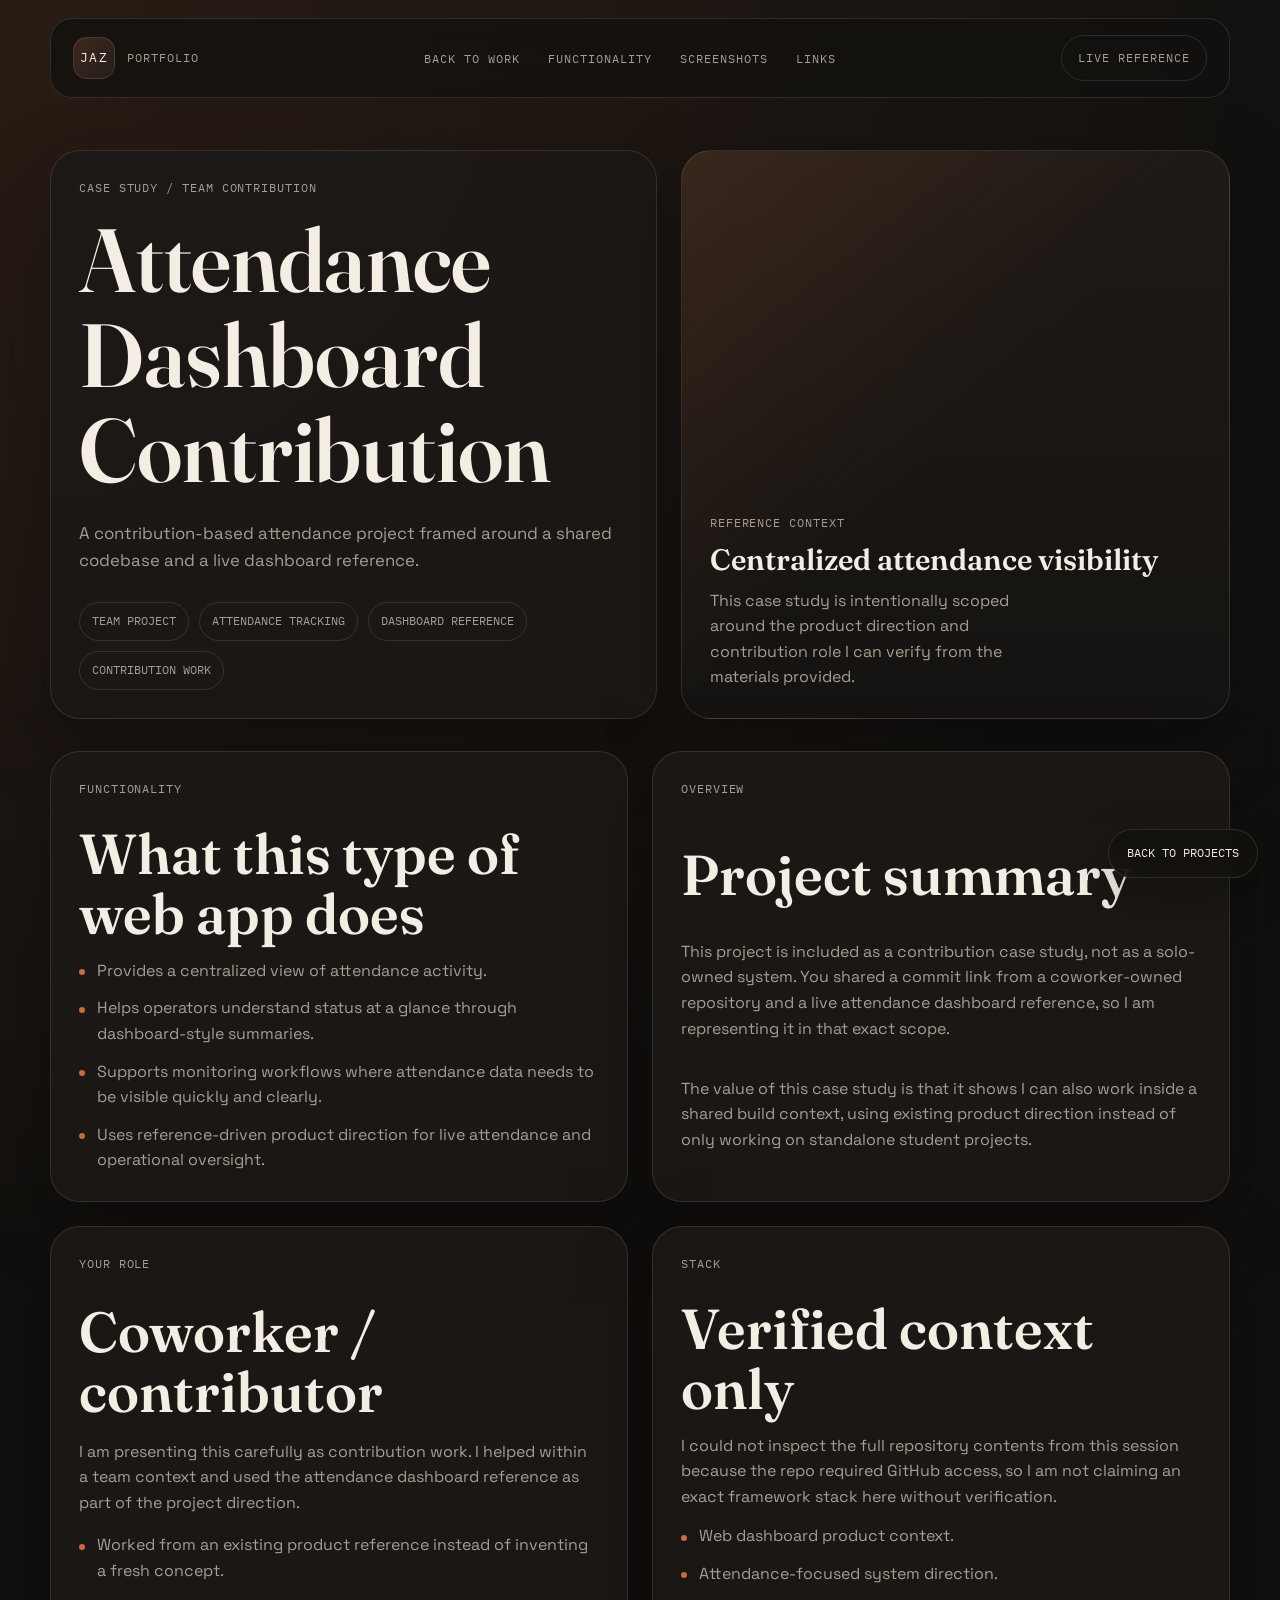
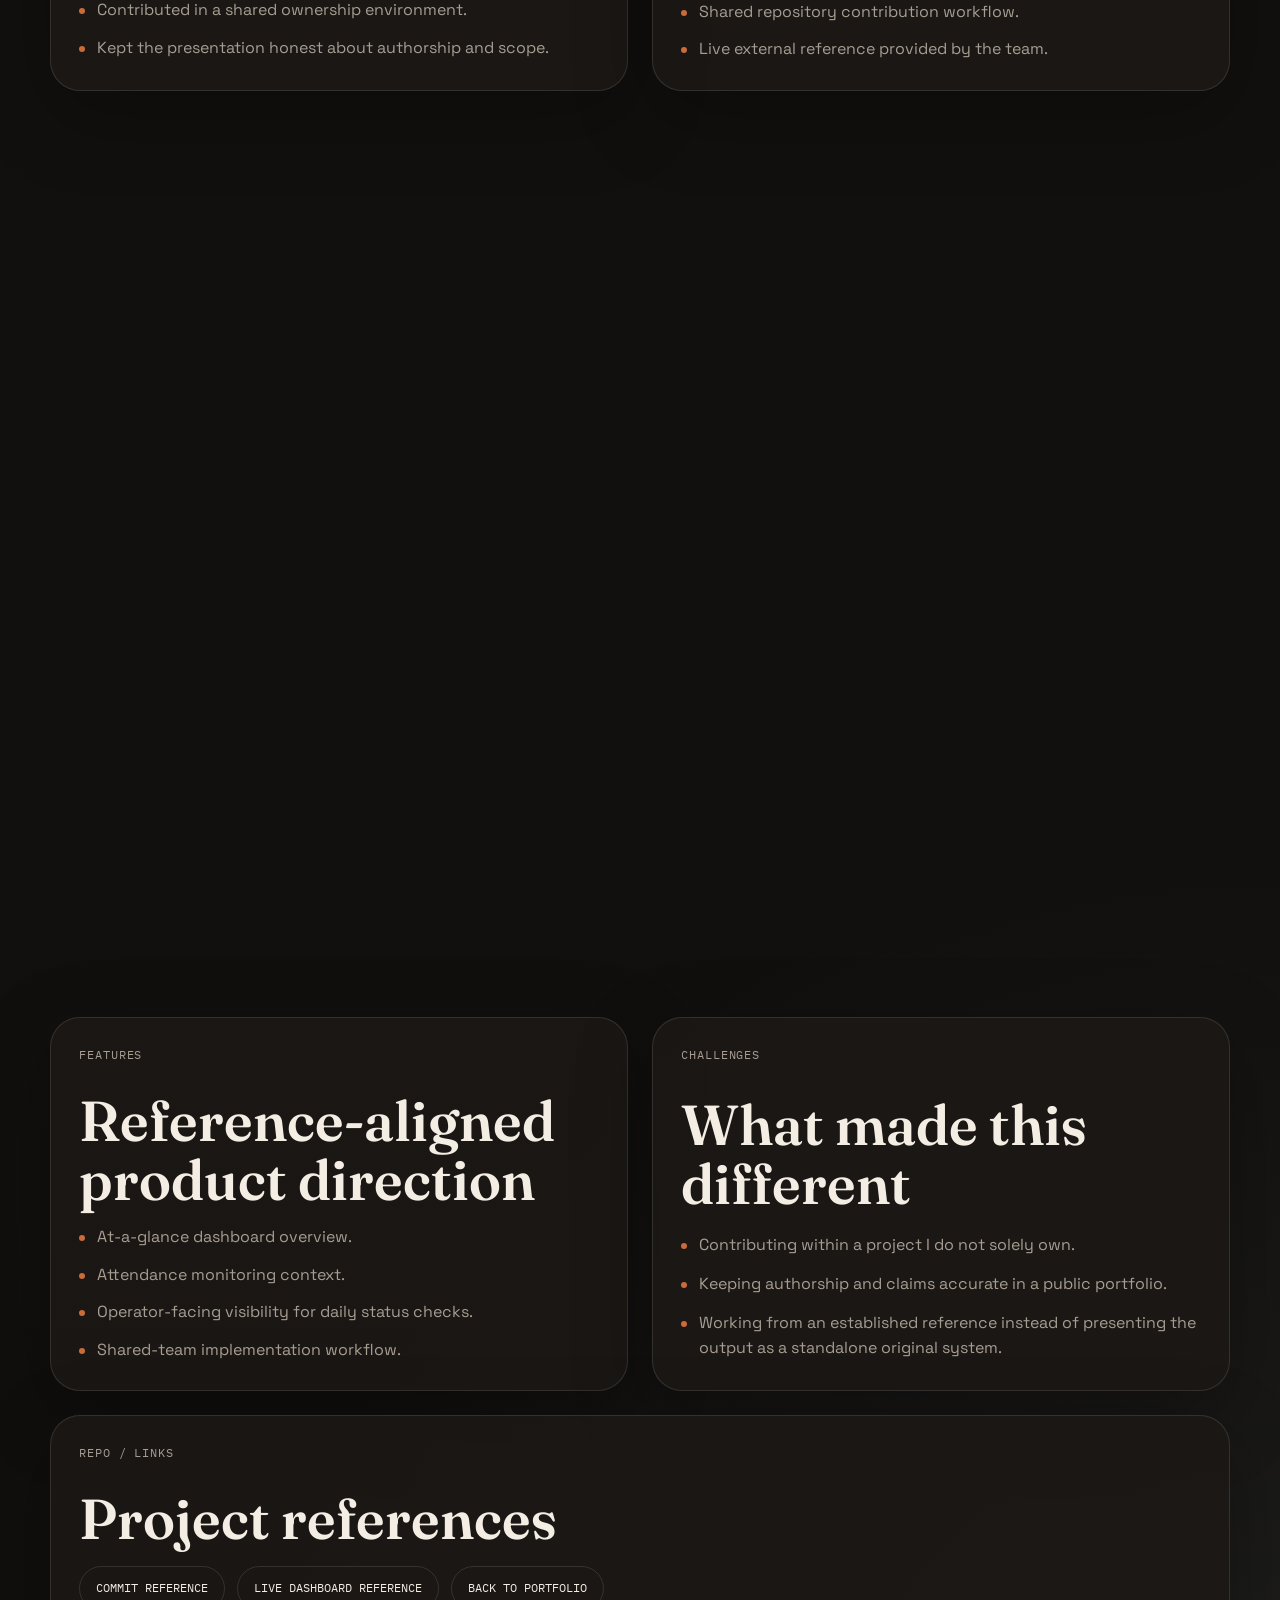
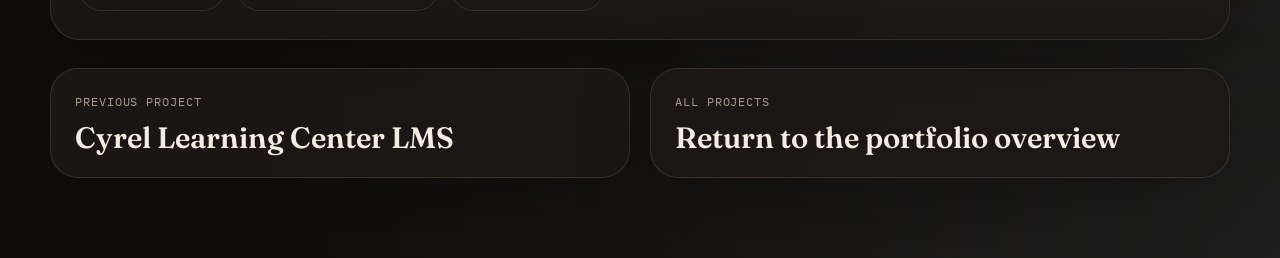
==== project-attendance.html @ 5ddf2202 "Add project case study pages to portfolio" ====
<!DOCTYPE html>
<html lang="en">
<head>
    <meta charset="UTF-8">
    <meta name="viewport" content="width=device-width, initial-scale=1.0">
    <title>Attendance Dashboard Contribution | John Abrahm Zapico</title>
    <meta name="description" content="Case study for an attendance dashboard contribution project based on a shared team build and a live centralized attendance dashboard reference.">
    <meta name="author" content="John Abrahm Zapico">
    <link rel="preconnect" href="https://fonts.googleapis.com">
    <link rel="preconnect" href="https://fonts.gstatic.com" crossorigin>
    <link href="https://fonts.googleapis.com/css2?family=Fraunces:wght@500;600;700&family=IBM+Plex+Mono:wght@400;500&family=Space+Grotesk:wght@400;500;700&display=swap" rel="stylesheet">
    <link rel="stylesheet" href="style.css">
</head>
<body class="project-page">
    <a href="index.html#work" class="floating-back">Back to Projects</a>
    <div class="site-shell">
        <nav class="site-nav">
            <a class="brand" href="index.html#top" aria-label="Back to portfolio home">
                <span class="brand-mark">JAZ</span>
                <span class="brand-copy">Portfolio</span>
            </a>

            <ul class="nav-links">
                <li><a href="index.html#work">Back to Work</a></li>
                <li><a href="#functionality">Functionality</a></li>
                <li><a href="#screens">Screenshots</a></li>
                <li><a href="#links">Links</a></li>
            </ul>

            <a href="https://tipsoi.pro/live-centralized-attendance-dashboard/" class="nav-cta" target="_blank" rel="noopener noreferrer">Live Reference</a>
        </nav>

        <main id="top" class="project-main">
            <section class="project-hero fade-in">
                <div class="project-hero-copy">
                    <p class="eyebrow">Case Study / Team Contribution</p>
                    <h1>Attendance Dashboard Contribution</h1>
                    <p class="project-lead">
                        A contribution-based attendance project framed around a shared codebase and a live dashboard reference.
                    </p>
                    <div class="tag-row">
                        <span>Team Project</span>
                        <span>Attendance Tracking</span>
                        <span>Dashboard Reference</span>
                        <span>Contribution Work</span>
                    </div>
                </div>

                <div class="project-hero-media project-hero-reference">
                    <p class="note-label">Reference Context</p>
                    <h3>Centralized attendance visibility</h3>
                    <p>
                        This case study is intentionally scoped around the product direction and contribution role I can verify from the materials provided.
                    </p>
                </div>
            </section>

            <section class="project-grid">
                <article class="project-card fade-in" id="functionality">
                    <p class="eyebrow">Functionality</p>
                    <h2>What this type of web app does</h2>
                    <ul class="project-list">
                        <li>Provides a centralized view of attendance activity.</li>
                        <li>Helps operators understand status at a glance through dashboard-style summaries.</li>
                        <li>Supports monitoring workflows where attendance data needs to be visible quickly and clearly.</li>
                        <li>Uses reference-driven product direction for live attendance and operational oversight.</li>
                    </ul>
                </article>

                <article class="project-card fade-in">
                    <p class="eyebrow">Overview</p>
                    <h2>Project summary</h2>
                    <p>
                        This project is included as a contribution case study, not as a solo-owned system. You shared a commit link
                        from a coworker-owned repository and a live attendance dashboard reference, so I am representing it in that exact scope.
                    </p>
                    <p>
                        The value of this case study is that it shows I can also work inside a shared build context, using existing
                        product direction instead of only working on standalone student projects.
                    </p>
                </article>

                <article class="project-card fade-in">
                    <p class="eyebrow">Your Role</p>
                    <h2>Coworker / contributor</h2>
                    <p>
                        I am presenting this carefully as contribution work. I helped within a team context and used the attendance
                        dashboard reference as part of the project direction.
                    </p>
                    <ul class="project-list">
                        <li>Worked from an existing product reference instead of inventing a fresh concept.</li>
                        <li>Contributed in a shared ownership environment.</li>
                        <li>Kept the presentation honest about authorship and scope.</li>
                    </ul>
                </article>

                <article class="project-card fade-in">
                    <p class="eyebrow">Stack</p>
                    <h2>Verified context only</h2>
                    <p>
                        I could not inspect the full repository contents from this session because the repo required GitHub access,
                        so I am not claiming an exact framework stack here without verification.
                    </p>
                    <ul class="project-list">
                        <li>Web dashboard product context.</li>
                        <li>Attendance-focused system direction.</li>
                        <li>Shared repository contribution workflow.</li>
                        <li>Live external reference provided by the team.</li>
                    </ul>
                </article>

                <article class="project-card project-card-wide fade-in" id="screens">
                    <p class="eyebrow">Screenshots</p>
                    <h2>Reference-led presentation</h2>
                    <div class="project-gallery" data-gallery>
                        <div class="gallery-stage">
                            <button class="gallery-arrow" type="button" data-gallery-prev aria-label="Previous slide">Prev</button>
                            <div class="gallery-track">
                                <div class="gallery-slide gallery-slide-panel is-active">
                                    <div class="reference-card">
                                        <p class="note-label">Current State</p>
                                        <h3>No local screenshot provided</h3>
                                        <p>
                                            I do not have a local image for this project yet, so the portfolio uses a text-first case study and links visitors to the live reference.
                                        </p>
                                    </div>
                                </div>

                                <div class="gallery-slide gallery-slide-panel">
                                    <div class="reference-card">
                                        <p class="note-label">Live Reference</p>
                                        <h3>Centralized dashboard direction</h3>
                                        <p>
                                            The shared reference points to a centralized attendance dashboard focused on real-time overview, monitoring, and operator clarity.
                                        </p>
                                    </div>
                                </div>
                            </div>
                            <button class="gallery-arrow" type="button" data-gallery-next aria-label="Next slide">Next</button>
                        </div>
                        <div class="gallery-dots" aria-label="Gallery navigation">
                            <button class="gallery-dot is-active" type="button" data-gallery-dot="0" aria-label="View slide 1"></button>
                            <button class="gallery-dot" type="button" data-gallery-dot="1" aria-label="View slide 2"></button>
                        </div>
                    </div>
                    <div class="screenshot-grid">
                        <div class="note-card">
                            <p class="note-label">Presentation Note</p>
                            <p>
                                Because I do not own the repo and do not have a local screenshot, this page emphasizes contribution context and product direction rather than claiming solo visual ownership.
                            </p>
                        </div>

                        <div class="note-card">
                            <p class="note-label">What to Add Later</p>
                            <p>
                                If you send a real dashboard screenshot later, I can replace the reference-first presentation with a stronger image-led gallery.
                            </p>
                        </div>
                    </div>
                </article>

                <article class="project-card fade-in">
                    <p class="eyebrow">Features</p>
                    <h2>Reference-aligned product direction</h2>
                    <ul class="project-list">
                        <li>At-a-glance dashboard overview.</li>
                        <li>Attendance monitoring context.</li>
                        <li>Operator-facing visibility for daily status checks.</li>
                        <li>Shared-team implementation workflow.</li>
                    </ul>
                </article>

                <article class="project-card fade-in">
                    <p class="eyebrow">Challenges</p>
                    <h2>What made this different</h2>
                    <ul class="project-list">
                        <li>Contributing within a project I do not solely own.</li>
                        <li>Keeping authorship and claims accurate in a public portfolio.</li>
                        <li>Working from an established reference instead of presenting the output as a standalone original system.</li>
                    </ul>
                </article>

                <article class="project-card project-card-wide fade-in" id="links">
                    <p class="eyebrow">Repo / Links</p>
                    <h2>Project references</h2>
                    <div class="project-links">
                        <a href="https://github.com/alfonsoVsebolino/attendly_iot/commit/f345407fcc5c621e9128a01eb528fe513ff59493" target="_blank" rel="noopener noreferrer">Commit Reference</a>
                        <a href="https://tipsoi.pro/live-centralized-attendance-dashboard/" target="_blank" rel="noopener noreferrer">Live Dashboard Reference</a>
                        <a href="index.html#work">Back to Portfolio</a>
                    </div>
                </article>
            </section>

            <section class="project-pager fade-in" aria-label="Project navigation">
                <a href="project-cyrel.html" class="pager-card">
                    <p class="note-label">Previous Project</p>
                    <h3>Cyrel Learning Center LMS</h3>
                </a>
                <a href="index.html#work" class="pager-card">
                    <p class="note-label">All Projects</p>
                    <h3>Return to the portfolio overview</h3>
                </a>
            </section>
        </main>
    </div>

    <script src="script.js"></script>
</body>
</html>
---- style.css ----
:root {
    --bg: #13110f;
    --bg-soft: #181512;
    --surface: rgba(28, 25, 22, 0.88);
    --surface-strong: #201c18;
    --line: rgba(243, 237, 228, 0.12);
    --text: #f3ede4;
    --muted: #a79d91;
    --accent: #c96b3b;
    --accent-soft: #6f7c86;
    --shadow: 0 24px 80px rgba(0, 0, 0, 0.28);
    --font-heading: "Fraunces", serif;
    --font-body: "Space Grotesk", sans-serif;
    --font-meta: "IBM Plex Mono", monospace;
}

* {
    box-sizing: border-box;
    margin: 0;
    padding: 0;
}

html {
    scroll-behavior: smooth;
}

body {
    min-height: 100vh;
    background:
        radial-gradient(circle at top left, rgba(201, 107, 59, 0.12), transparent 34%),
        radial-gradient(circle at bottom right, rgba(111, 124, 134, 0.14), transparent 28%),
        linear-gradient(180deg, #13110f 0%, #110f0d 100%);
    color: var(--text);
    font-family: var(--font-body);
    line-height: 1.6;
}

img {
    display: block;
    max-width: 100%;
}

a {
    color: inherit;
    text-decoration: none;
}

ul {
    list-style: none;
}

button,
a {
    -webkit-tap-highlight-color: transparent;
}

.site-shell {
    width: min(1180px, calc(100% - 40px));
    margin: 0 auto;
    padding-bottom: 48px;
}

.site-nav {
    position: sticky;
    top: 18px;
    z-index: 20;
    display: flex;
    align-items: center;
    justify-content: space-between;
    gap: 24px;
    margin-top: 18px;
    padding: 16px 22px;
    border: 1px solid var(--line);
    border-radius: 22px;
    background: rgba(19, 17, 15, 0.78);
    backdrop-filter: blur(16px);
}

.brand {
    display: inline-flex;
    align-items: center;
    gap: 12px;
}

.brand-mark,
.brand-copy,
.nav-links a,
.nav-cta,
.eyebrow,
.case-meta,
.visual-label,
.timeline-year,
.note-label {
    font-family: var(--font-meta);
    letter-spacing: 0.08em;
    text-transform: uppercase;
}

.brand-mark {
    display: inline-flex;
    align-items: center;
    justify-content: center;
    width: 42px;
    height: 42px;
    border: 1px solid var(--line);
    border-radius: 14px;
    background: linear-gradient(135deg, rgba(201, 107, 59, 0.24), rgba(111, 124, 134, 0.12));
    font-size: 0.84rem;
}

.brand-copy {
    color: var(--muted);
    font-size: 0.76rem;
}

.nav-links {
    display: flex;
    gap: 28px;
}

.nav-links a,
.nav-cta {
    font-size: 0.78rem;
    color: var(--muted);
    transition: color 180ms ease, border-color 180ms ease, background-color 180ms ease;
}

.nav-links a:hover,
.nav-links a.active,
.nav-cta:hover {
    color: var(--text);
}

.nav-cta {
    padding: 12px 16px;
    border: 1px solid var(--line);
    border-radius: 999px;
}

main {
    padding-top: 32px;
}

.hero-section,
.content-section {
    padding: 44px 0;
}

.hero-section {
    display: grid;
    grid-template-columns: minmax(0, 1.3fr) minmax(300px, 0.7fr);
    gap: 36px;
    align-items: center;
    min-height: calc(100vh - 132px);
}

.eyebrow,
.case-meta,
.visual-label,
.timeline-year,
.note-label {
    color: var(--muted);
    font-size: 0.72rem;
}

h1,
h2,
h3 {
    font-family: var(--font-heading);
    font-weight: 600;
    line-height: 1.06;
}

h1 {
    max-width: 11ch;
    margin: 16px 0 22px;
    font-size: clamp(3.3rem, 7vw, 6.3rem);
}

h2 {
    max-width: 12ch;
    margin-top: 12px;
    font-size: clamp(2.1rem, 4.4vw, 3.6rem);
}

h3 {
    font-size: clamp(1.45rem, 2.3vw, 2rem);
}

.hero-text,
.section-intro,
.case-details p,
.statement-card p,
.timeline-item p:last-child,
.contact-list p,
.contact-list a {
    color: var(--muted);
    font-size: 1.02rem;
}

.hero-text {
    max-width: 57ch;
}

.hero-actions {
    display: flex;
    flex-wrap: wrap;
    gap: 14px;
    margin-top: 32px;
}

.btn {
    display: inline-flex;
    align-items: center;
    justify-content: center;
    min-height: 50px;
    padding: 0 22px;
    border-radius: 999px;
    border: 1px solid transparent;
    font-size: 0.95rem;
    transition: transform 180ms ease, border-color 180ms ease, background-color 180ms ease;
}

.btn:hover {
    transform: translateY(-1px);
}

.btn-primary {
    background: var(--accent);
    color: #160f0b;
}

.btn-secondary {
    border-color: var(--line);
    background: rgba(255, 255, 255, 0.02);
}

.hero-card,
.case-study,
.statement-card,
.principles-card,
.contact-panel {
    border: 1px solid var(--line);
    border-radius: 32px;
    background: var(--surface);
    box-shadow: var(--shadow);
}

.hero-card {
    padding: 22px;
}

.portrait-frame {
    overflow: hidden;
    border-radius: 24px;
    background: linear-gradient(180deg, rgba(201, 107, 59, 0.18), rgba(111, 124, 134, 0.12));
    aspect-ratio: 0.8 / 1;
}

.portrait-frame img {
    width: 100%;
    height: 100%;
    object-fit: cover;
    filter: saturate(0.94) contrast(1.04);
}

.hero-notes {
    margin-top: 18px;
    padding-top: 18px;
    border-top: 1px solid var(--line);
}

.hero-notes p:last-child {
    margin-top: 8px;
    color: var(--muted);
}

.proof-strip {
    display: grid;
    grid-template-columns: repeat(6, minmax(0, 1fr));
    gap: 12px;
    margin: 10px 0 34px;
}

.proof-strip p {
    padding: 14px 16px;
    border: 1px solid var(--line);
    border-radius: 16px;
    background: rgba(255, 255, 255, 0.02);
    color: var(--muted);
    font-family: var(--font-meta);
    font-size: 0.78rem;
    text-align: center;
    text-transform: uppercase;
}

.section-heading {
    display: grid;
    gap: 10px;
    margin-bottom: 28px;
}

.section-intro {
    max-width: 56ch;
}

.case-list {
    display: grid;
    gap: 24px;
}

.case-study-link {
    display: block;
    color: inherit;
}

.case-study {
    display: grid;
    grid-template-columns: minmax(260px, 0.9fr) minmax(0, 1.1fr);
    gap: 0;
    overflow: hidden;
    transition: transform 180ms ease, box-shadow 180ms ease;
}

.case-study-link:hover .case-study {
    transform: translateY(-3px);
    box-shadow: 0 28px 90px rgba(0, 0, 0, 0.34);
}

.case-visual,
.case-details {
    padding: 30px;
}

.case-visual {
    display: flex;
    flex-direction: column;
    justify-content: flex-end;
    min-height: 320px;
    border-right: 1px solid var(--line);
}

.case-visual h3 {
    margin: 10px 0 12px;
}

.case-shot {
    width: 100%;
    max-width: 360px;
    margin: 12px 0 18px;
    border: 1px solid rgba(243, 237, 228, 0.12);
    border-radius: 18px;
    box-shadow: 0 16px 50px rgba(0, 0, 0, 0.22);
}

.case-visual p:last-child {
    max-width: 28ch;
    color: rgba(243, 237, 228, 0.82);
}

.case-visual-pos {
    background:
        linear-gradient(135deg, rgba(201, 107, 59, 0.22), transparent 54%),
        linear-gradient(180deg, #241a14 0%, #191512 100%);
}

.case-visual-portfolio {
    background:
        linear-gradient(135deg, rgba(111, 124, 134, 0.28), transparent 52%),
        linear-gradient(180deg, #171514 0%, #121110 100%);
}

.case-details {
    display: grid;
    gap: 16px;
}

.case-points {
    display: grid;
    gap: 10px;
}

.case-points li,
.principle-list li {
    position: relative;
    padding-left: 18px;
    color: var(--muted);
}

.case-points li::before,
.principle-list li::before {
    content: "";
    position: absolute;
    top: 0.7em;
    left: 0;
    width: 6px;
    height: 6px;
    border-radius: 50%;
    background: var(--accent);
}

.tag-row {
    display: flex;
    flex-wrap: wrap;
    gap: 10px;
    padding-top: 6px;
}

.tag-row span {
    padding: 9px 12px;
    border: 1px solid var(--line);
    border-radius: 999px;
    color: var(--muted);
    font-family: var(--font-meta);
    font-size: 0.74rem;
    text-transform: uppercase;
}

.project-links {
    display: flex;
    flex-wrap: wrap;
    gap: 12px;
    padding-top: 4px;
}

.project-links a {
    padding: 12px 16px;
    border: 1px solid var(--line);
    border-radius: 999px;
    color: var(--text);
    font-family: var(--font-meta);
    font-size: 0.74rem;
    text-transform: uppercase;
    transition: background-color 180ms ease, border-color 180ms ease;
}

.project-links a:hover {
    background: rgba(255, 255, 255, 0.04);
    border-color: rgba(243, 237, 228, 0.24);
}

.floating-back {
    position: fixed;
    right: 22px;
    bottom: 22px;
    z-index: 30;
    padding: 14px 18px;
    border: 1px solid var(--line);
    border-radius: 999px;
    background: rgba(19, 17, 15, 0.86);
    box-shadow: 0 16px 48px rgba(0, 0, 0, 0.28);
    color: var(--text);
    font-family: var(--font-meta);
    font-size: 0.74rem;
    text-transform: uppercase;
    backdrop-filter: blur(12px);
}

.case-cta {
    padding-top: 6px;
    color: var(--text);
    font-family: var(--font-meta);
    font-size: 0.74rem;
    text-transform: uppercase;
}

.project-page .site-shell {
    padding-bottom: 80px;
}

.project-main {
    padding-top: 24px;
}

.project-page h1,
.project-page h2 {
    max-width: none;
}

.project-page .fade-in {
    transform: translateY(28px) scale(0.985);
}

.project-hero {
    display: grid;
    grid-template-columns: minmax(0, 1.05fr) minmax(320px, 0.95fr);
    gap: 24px;
    align-items: stretch;
    padding: 28px 0 22px;
}

.project-hero-copy,
.project-hero-media,
.project-card,
.note-card,
.reference-card,
.screenshot-card {
    border: 1px solid var(--line);
    border-radius: 30px;
    background: var(--surface);
    box-shadow: var(--shadow);
}

.project-hero-copy,
.project-hero-media {
    padding: 28px;
}

.project-lead {
    max-width: 54ch;
    margin: 18px 0 22px;
    color: var(--muted);
    font-size: 1.05rem;
}

.project-hero-shot,
.project-screenshot {
    width: 100%;
    border-radius: 20px;
    border: 1px solid rgba(243, 237, 228, 0.12);
}

.project-logo-shot {
    max-width: 360px;
    margin: 0 auto;
    background: linear-gradient(180deg, rgba(201, 107, 59, 0.08), rgba(255, 255, 255, 0.02));
}

.project-hero-reference {
    display: flex;
    flex-direction: column;
    justify-content: flex-end;
    min-height: 100%;
    background:
        linear-gradient(135deg, rgba(201, 107, 59, 0.16), transparent 50%),
        linear-gradient(180deg, #1d1916 0%, #151311 100%);
}

.project-hero-reference h3 {
    margin: 12px 0;
}

.project-hero-reference p:last-child {
    max-width: 30ch;
    color: var(--muted);
}

.project-grid {
    display: grid;
    grid-template-columns: repeat(2, minmax(0, 1fr));
    gap: 24px;
    padding-top: 10px;
}

.project-card {
    padding: 28px;
    display: grid;
    gap: 14px;
}

.project-card-wide {
    grid-column: 1 / -1;
}

.project-card p:not(.eyebrow):not(.note-label),
.note-card p,
.reference-card p,
.screenshot-card figcaption {
    color: var(--muted);
}

.project-list {
    display: grid;
    gap: 12px;
}

.project-list li {
    position: relative;
    padding-left: 18px;
    color: var(--muted);
}

.project-list li::before {
    content: "";
    position: absolute;
    top: 0.7em;
    left: 0;
    width: 6px;
    height: 6px;
    border-radius: 50%;
    background: var(--accent);
}

.project-gallery {
    display: grid;
    gap: 16px;
}

.gallery-stage {
    display: grid;
    grid-template-columns: auto minmax(0, 1fr) auto;
    gap: 14px;
    align-items: center;
}

.gallery-track {
    position: relative;
    min-height: 520px;
}

.gallery-slide {
    position: absolute;
    inset: 0;
    display: grid;
    align-content: start;
    gap: 14px;
    opacity: 0;
    pointer-events: none;
    transform: translateY(10px);
    transition: opacity 260ms ease, transform 260ms ease;
}

.gallery-slide.is-active {
    opacity: 1;
    pointer-events: auto;
    transform: translateY(0);
}

.gallery-slide-panel {
    align-content: stretch;
}

.gallery-slide-panel .reference-card {
    height: 100%;
}

.gallery-arrow,
.gallery-dot {
    border: 0;
    cursor: pointer;
}

.gallery-arrow {
    width: 48px;
    height: 48px;
    border-radius: 999px;
    border: 1px solid var(--line);
    background: rgba(255, 255, 255, 0.03);
    color: var(--text);
    font-family: var(--font-meta);
    font-size: 0.72rem;
    text-transform: uppercase;
}

.gallery-dots {
    display: flex;
    justify-content: center;
    gap: 10px;
}

.gallery-dot {
    width: 11px;
    height: 11px;
    border-radius: 50%;
    background: rgba(243, 237, 228, 0.18);
}

.gallery-dot.is-active {
    background: var(--accent);
}

.screenshot-grid {
    display: grid;
    grid-template-columns: minmax(0, 1.1fr) minmax(260px, 0.9fr);
    gap: 20px;
}

.screenshot-card,
.note-card,
.reference-card {
    padding: 22px;
}

.screenshot-card {
    display: grid;
    gap: 14px;
}

.reference-card {
    display: grid;
    gap: 14px;
    align-content: end;
    background:
        linear-gradient(135deg, rgba(111, 124, 134, 0.18), transparent 58%),
        linear-gradient(180deg, #1a1816 0%, #151311 100%);
}

.project-pager {
    display: grid;
    grid-template-columns: repeat(2, minmax(0, 1fr));
    gap: 20px;
    padding-top: 28px;
}

.pager-card {
    display: grid;
    gap: 10px;
    padding: 24px;
    border: 1px solid var(--line);
    border-radius: 28px;
    background: var(--surface);
    box-shadow: var(--shadow);
    color: var(--text);
    transition: transform 180ms ease, box-shadow 180ms ease;
}

.pager-card:hover {
    transform: translateY(-2px);
    box-shadow: 0 28px 80px rgba(0, 0, 0, 0.3);
}

.split-grid {
    display: grid;
    grid-template-columns: minmax(0, 1.2fr) minmax(280px, 0.8fr);
    gap: 24px;
}

.statement-card,
.principles-card,
.contact-panel {
    padding: 28px;
}

.statement-card {
    display: grid;
    gap: 18px;
}

.principles-card {
    background:
        linear-gradient(180deg, rgba(201, 107, 59, 0.08), transparent 34%),
        var(--surface);
}

.principle-list {
    display: grid;
    gap: 14px;
    margin-top: 18px;
}

.timeline-list {
    display: grid;
    gap: 14px;
}

.timeline-item {
    display: grid;
    grid-template-columns: 160px minmax(0, 1fr);
    gap: 20px;
    padding: 22px 0;
    border-top: 1px solid var(--line);
}

.timeline-item:last-child {
    border-bottom: 1px solid var(--line);
}

.timeline-item h3 {
    margin-bottom: 8px;
}

.contact-section {
    padding-bottom: 8px;
}

.contact-panel {
    display: grid;
    gap: 18px;
}

.contact-list {
    display: grid;
    gap: 8px;
}

.contact-links {
    display: flex;
    flex-wrap: wrap;
    gap: 12px;
    margin-top: 6px;
}

.contact-links a {
    padding: 12px 16px;
    border: 1px solid var(--line);
    border-radius: 999px;
    font-family: var(--font-meta);
    font-size: 0.78rem;
    text-transform: uppercase;
    color: var(--muted);
}

.fade-in {
    opacity: 0;
    transform: translateY(26px);
    transition: opacity 700ms ease, transform 700ms ease;
}

.fade-in.visible {
    opacity: 1;
    transform: translateY(0);
}

@media (prefers-reduced-motion: reduce) {
    html {
        scroll-behavior: auto;
    }

    .fade-in {
        opacity: 1;
        transform: none;
        transition: none;
    }

    .btn,
    .nav-links a,
    .nav-cta {
        transition: none;
    }
}

@media (max-width: 980px) {
    .site-shell {
        width: min(100% - 28px, 1180px);
    }

    .hero-section,
    .project-hero,
    .project-grid,
    .project-pager,
    .screenshot-grid,
    .split-grid,
    .case-study {
        grid-template-columns: 1fr;
    }

    .case-visual {
        min-height: 250px;
        border-right: 0;
        border-bottom: 1px solid var(--line);
    }

    .proof-strip {
        grid-template-columns: repeat(2, minmax(0, 1fr));
    }

    .gallery-stage {
        grid-template-columns: 1fr;
    }

    .gallery-track {
        min-height: 460px;
    }

    .gallery-arrow {
        display: none;
    }

    .project-card-wide {
        grid-column: auto;
    }
}

@media (max-width: 760px) {
    .site-nav {
        flex-wrap: wrap;
        justify-content: center;
    }

    .nav-links {
        order: 3;
        width: 100%;
        justify-content: center;
        gap: 18px;
        flex-wrap: wrap;
    }

    .nav-cta {
        display: none;
    }

    .hero-section,
    .project-hero,
    .project-main,
    .content-section {
        padding: 32px 0;
    }

    h1 {
        font-size: clamp(2.7rem, 13vw, 4.4rem);
    }

    h2 {
        max-width: none;
    }

    .proof-strip {
        grid-template-columns: 1fr;
    }

    .floating-back {
        right: 14px;
        bottom: 14px;
    }

    .timeline-item {
        grid-template-columns: 1fr;
        gap: 8px;
    }

    .case-visual,
    .case-details,
    .project-card,
    .project-hero-copy,
    .project-hero-media,
    .note-card,
    .reference-card,
    .screenshot-card,
    .statement-card,
    .principles-card,
    .contact-panel,
    .hero-card {
        padding: 22px;
    }
}
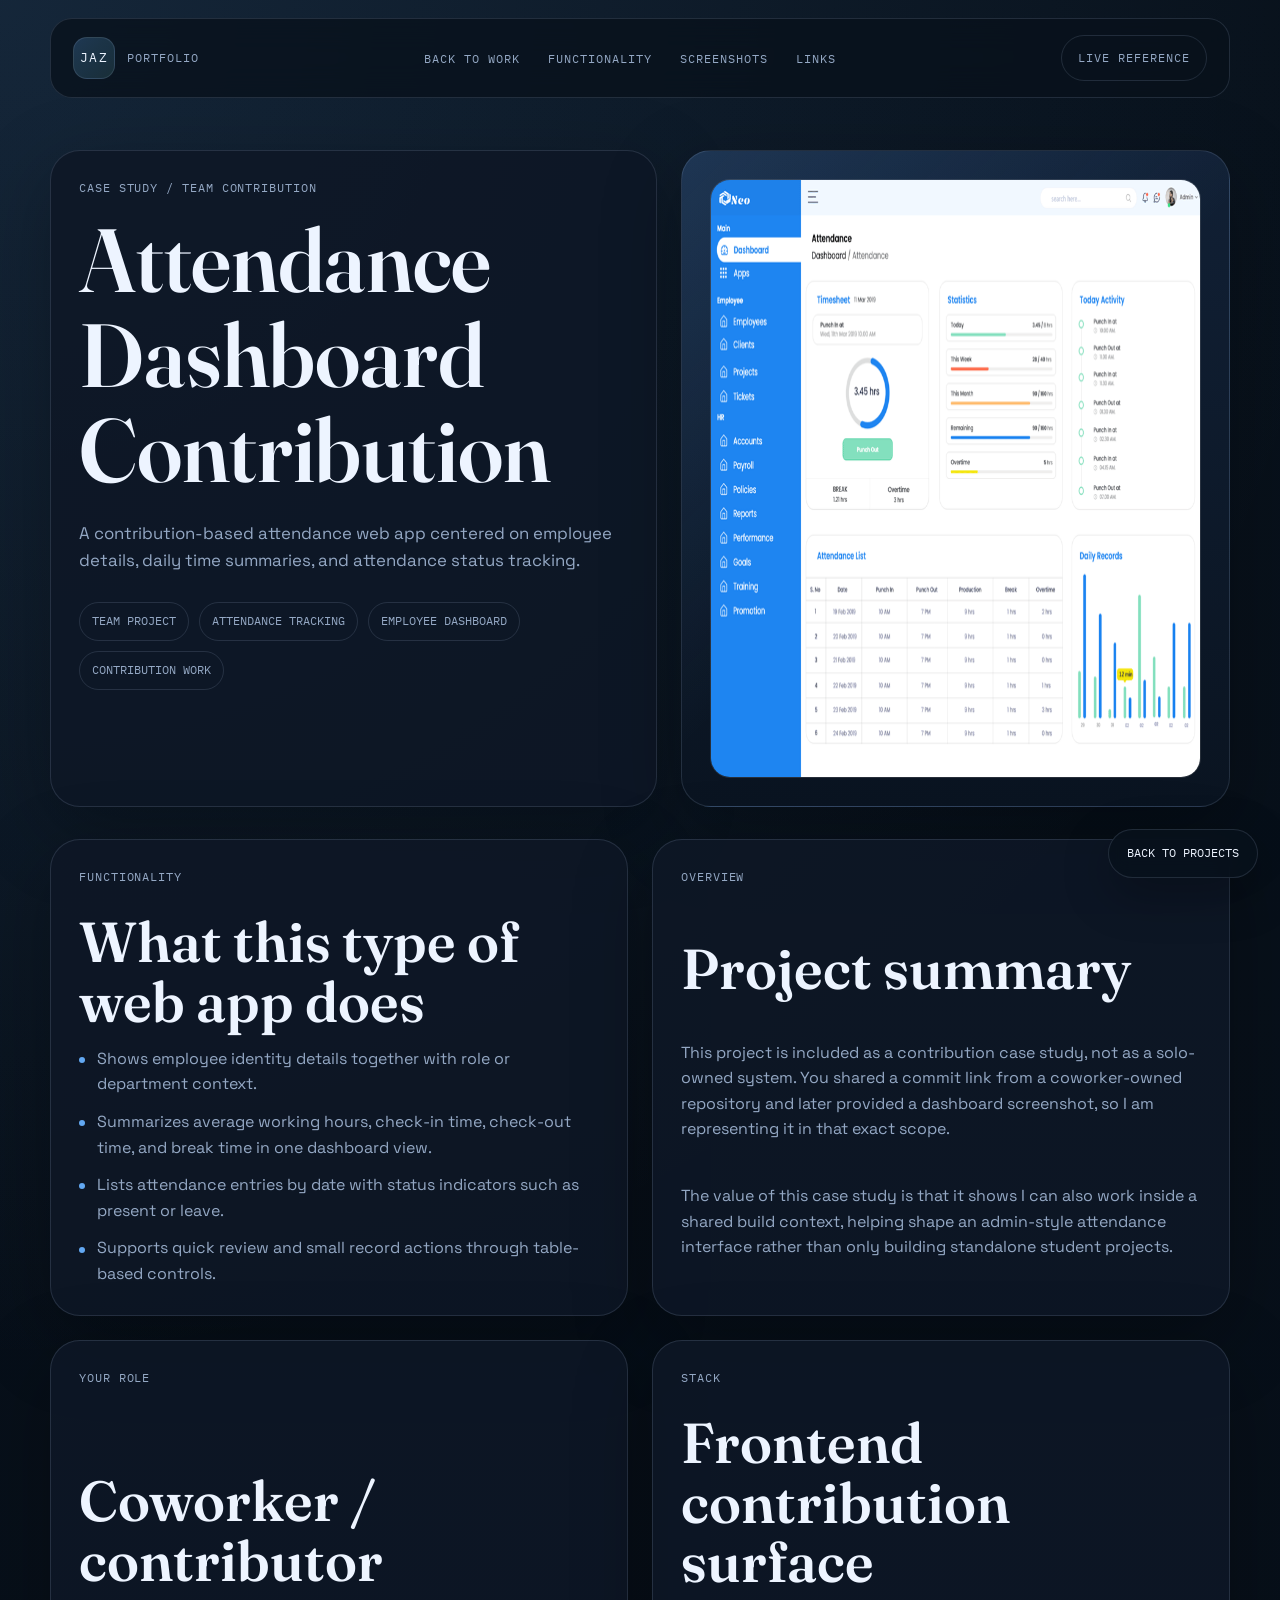
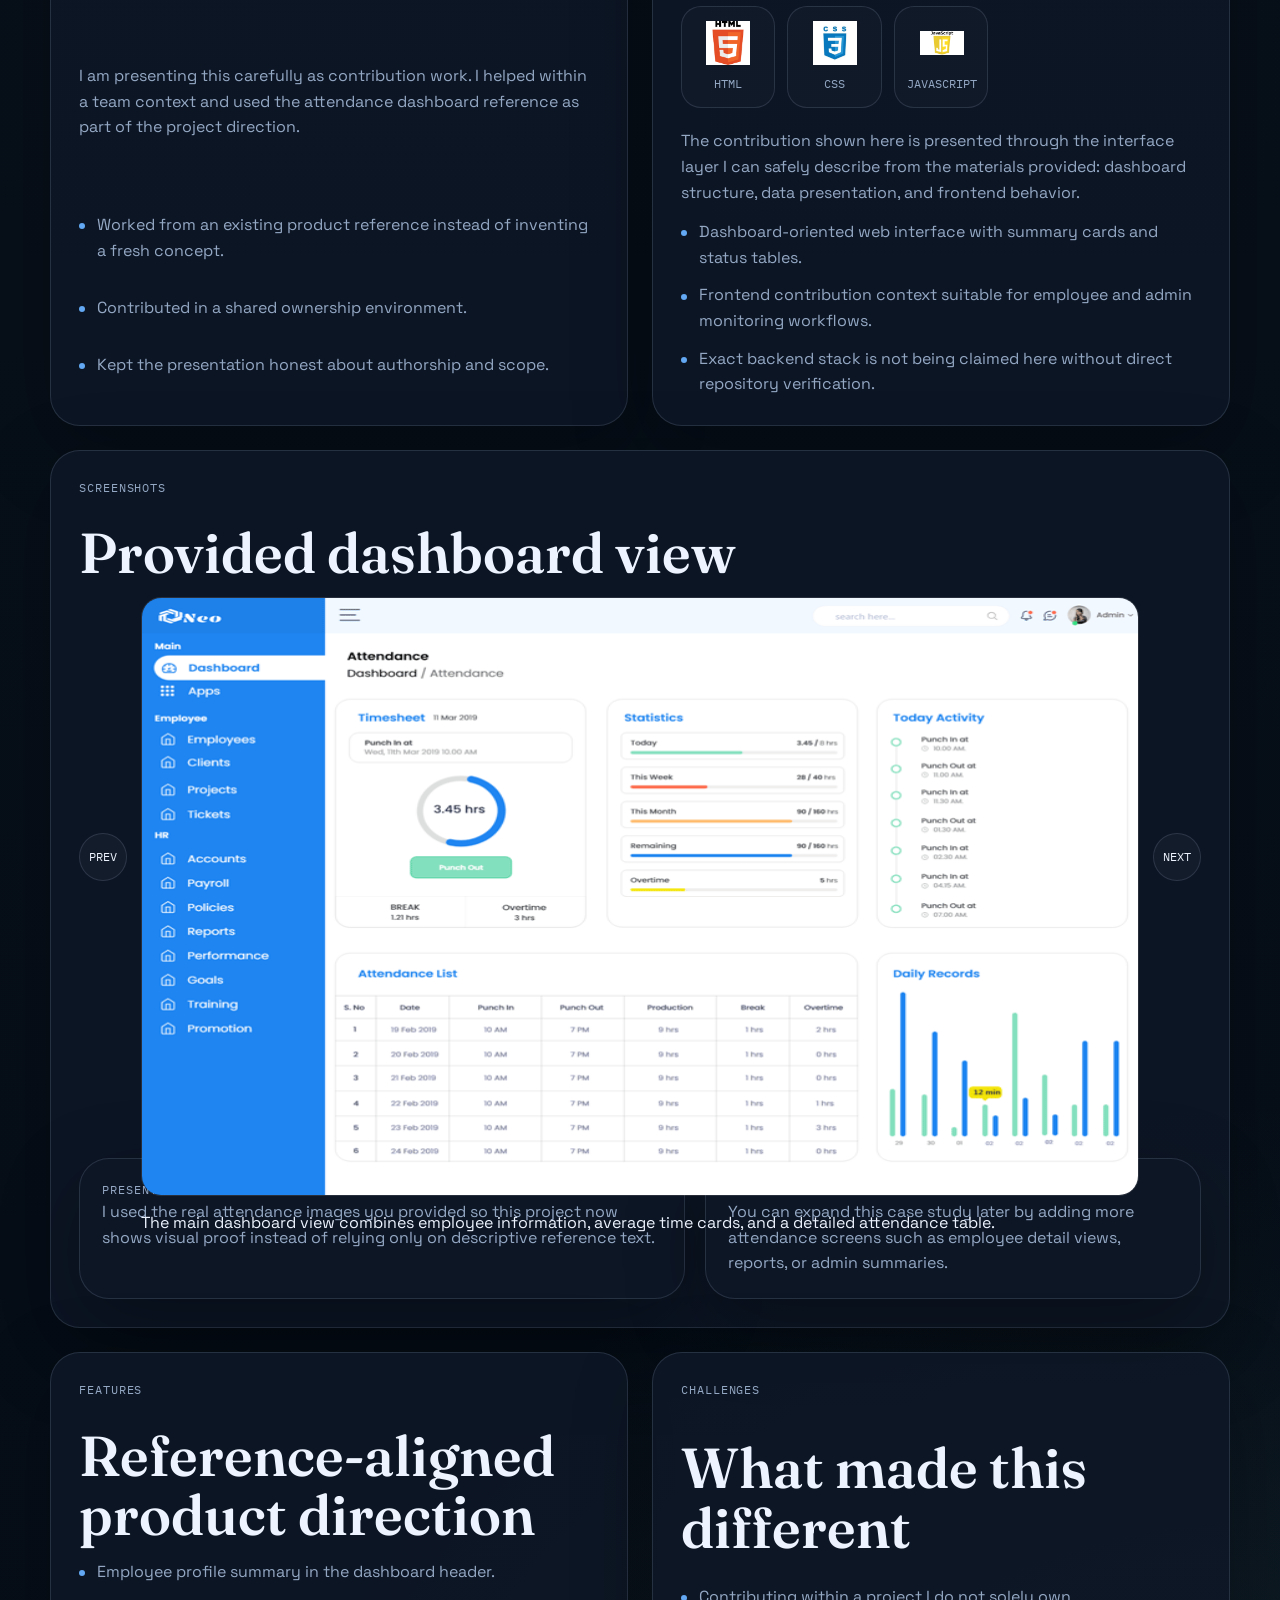
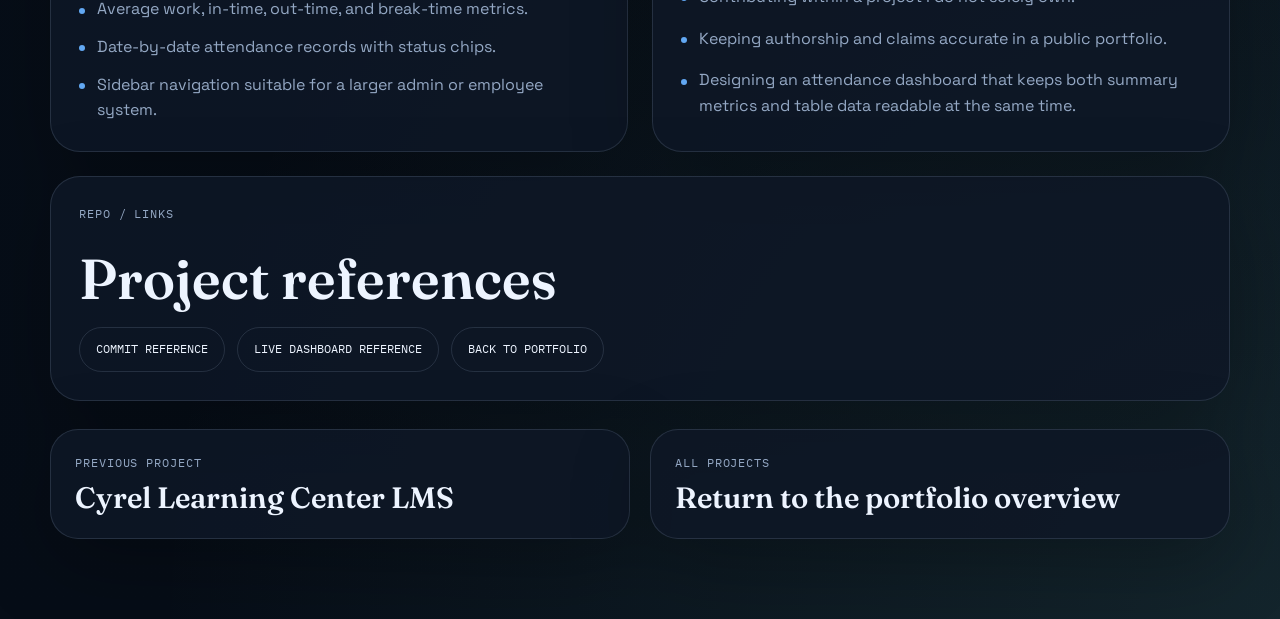
==== commit be114a59: "Update portfolio: Add Certifications section, Python certificate, and sync project assets" ====
--- a/project-attendance.html
+++ b/project-attendance.html
@@ -36,22 +36,24 @@
                     <p class="eyebrow">Case Study / Team Contribution</p>
                     <h1>Attendance Dashboard Contribution</h1>
                     <p class="project-lead">
-                        A contribution-based attendance project framed around a shared codebase and a live dashboard reference.
+                        A contribution-based attendance web app centered on employee details, daily time summaries, and attendance status tracking.
                     </p>
                     <div class="tag-row">
                         <span>Team Project</span>
                         <span>Attendance Tracking</span>
-                        <span>Dashboard Reference</span>
+                        <span>Employee Dashboard</span>
                         <span>Contribution Work</span>
                     </div>
                 </div>
 
                 <div class="project-hero-media project-hero-reference">
-                    <p class="note-label">Reference Context</p>
-                    <h3>Centralized attendance visibility</h3>
-                    <p>
-                        This case study is intentionally scoped around the product direction and contribution role I can verify from the materials provided.
-                    </p>
+                    <img
+                        src="assets/attendance-dashboard-main.png"
+                        alt="Attendance dashboard with employee summary, time metrics, and status table"
+                        class="project-hero-shot"
+                        width="800"
+                        height="599"
+                    >
                 </div>
             </section>
 
@@ -60,10 +62,10 @@
                     <p class="eyebrow">Functionality</p>
                     <h2>What this type of web app does</h2>
                     <ul class="project-list">
-                        <li>Provides a centralized view of attendance activity.</li>
-                        <li>Helps operators understand status at a glance through dashboard-style summaries.</li>
-                        <li>Supports monitoring workflows where attendance data needs to be visible quickly and clearly.</li>
-                        <li>Uses reference-driven product direction for live attendance and operational oversight.</li>
+                        <li>Shows employee identity details together with role or department context.</li>
+                        <li>Summarizes average working hours, check-in time, check-out time, and break time in one dashboard view.</li>
+                        <li>Lists attendance entries by date with status indicators such as present or leave.</li>
+                        <li>Supports quick review and small record actions through table-based controls.</li>
                     </ul>
                 </article>
 
@@ -72,11 +74,11 @@
                     <h2>Project summary</h2>
                     <p>
                         This project is included as a contribution case study, not as a solo-owned system. You shared a commit link
-                        from a coworker-owned repository and a live attendance dashboard reference, so I am representing it in that exact scope.
-                    </p>
-                    <p>
-                        The value of this case study is that it shows I can also work inside a shared build context, using existing
-                        product direction instead of only working on standalone student projects.
+                        from a coworker-owned repository and later provided a dashboard screenshot, so I am representing it in that exact scope.
+                    </p>
+                    <p>
+                        The value of this case study is that it shows I can also work inside a shared build context, helping shape
+                        an admin-style attendance interface rather than only building standalone student projects.
                     </p>
                 </article>
 
@@ -96,45 +98,62 @@
 
                 <article class="project-card fade-in">
                     <p class="eyebrow">Stack</p>
-                    <h2>Verified context only</h2>
-                    <p>
-                        I could not inspect the full repository contents from this session because the repo required GitHub access,
-                        so I am not claiming an exact framework stack here without verification.
-                    </p>
-                    <ul class="project-list">
-                        <li>Web dashboard product context.</li>
-                        <li>Attendance-focused system direction.</li>
-                        <li>Shared repository contribution workflow.</li>
-                        <li>Live external reference provided by the team.</li>
+                    <h2>Frontend contribution surface</h2>
+                    <div class="stack-logo-row" aria-label="Attendance dashboard contribution stack">
+                        <figure class="stack-logo-card">
+                            <img src="assets/html.png" alt="HTML logo" width="148" height="148" class="stack-logo">
+                            <figcaption>HTML</figcaption>
+                        </figure>
+                        <figure class="stack-logo-card">
+                            <img src="assets/css.jpg" alt="CSS logo" width="350" height="350" class="stack-logo">
+                            <figcaption>CSS</figcaption>
+                        </figure>
+                        <figure class="stack-logo-card">
+                            <img src="assets/js.png" alt="JavaScript logo" width="300" height="168" class="stack-logo">
+                            <figcaption>JavaScript</figcaption>
+                        </figure>
+                    </div>
+                    <p>
+                        The contribution shown here is presented through the interface layer I can safely describe from the materials provided:
+                        dashboard structure, data presentation, and frontend behavior.
+                    </p>
+                    <ul class="project-list">
+                        <li>Dashboard-oriented web interface with summary cards and status tables.</li>
+                        <li>Frontend contribution context suitable for employee and admin monitoring workflows.</li>
+                        <li>Exact backend stack is not being claimed here without direct repository verification.</li>
                     </ul>
                 </article>
 
                 <article class="project-card project-card-wide fade-in" id="screens">
                     <p class="eyebrow">Screenshots</p>
-                    <h2>Reference-led presentation</h2>
+                    <h2>Provided dashboard view</h2>
                     <div class="project-gallery" data-gallery>
                         <div class="gallery-stage">
                             <button class="gallery-arrow" type="button" data-gallery-prev aria-label="Previous slide">Prev</button>
                             <div class="gallery-track">
-                                <div class="gallery-slide gallery-slide-panel is-active">
-                                    <div class="reference-card">
-                                        <p class="note-label">Current State</p>
-                                        <h3>No local screenshot provided</h3>
-                                        <p>
-                                            I do not have a local image for this project yet, so the portfolio uses a text-first case study and links visitors to the live reference.
-                                        </p>
-                                    </div>
-                                </div>
-
-                                <div class="gallery-slide gallery-slide-panel">
-                                    <div class="reference-card">
-                                        <p class="note-label">Live Reference</p>
-                                        <h3>Centralized dashboard direction</h3>
-                                        <p>
-                                            The shared reference points to a centralized attendance dashboard focused on real-time overview, monitoring, and operator clarity.
-                                        </p>
-                                    </div>
-                                </div>
+                                <figure class="gallery-slide is-active">
+                                    <img
+                                        src="assets/attendance-dashboard-main.png"
+                                        alt="Attendance dashboard overview with employee profile and attendance log"
+                                        class="project-screenshot"
+                                        width="800"
+                                        height="599"
+                                        loading="lazy"
+                                    >
+                                    <figcaption>The main dashboard view combines employee information, average time cards, and a detailed attendance table.</figcaption>
+                                </figure>
+
+                                <figure class="gallery-slide">
+                                    <img
+                                        src="assets/attendance-system-overview.webp"
+                                        alt="Attendance management system overview"
+                                        class="project-screenshot"
+                                        width="1024"
+                                        height="768"
+                                        loading="lazy"
+                                    >
+                                    <figcaption>A secondary attendance-system view that supports the broader product context behind the dashboard.</figcaption>
+                                </figure>
                             </div>
                             <button class="gallery-arrow" type="button" data-gallery-next aria-label="Next slide">Next</button>
                         </div>
@@ -147,14 +166,14 @@
                         <div class="note-card">
                             <p class="note-label">Presentation Note</p>
                             <p>
-                                Because I do not own the repo and do not have a local screenshot, this page emphasizes contribution context and product direction rather than claiming solo visual ownership.
+                                I used the real attendance images you provided so this project now shows visual proof instead of relying only on descriptive reference text.
                             </p>
                         </div>
 
                         <div class="note-card">
-                            <p class="note-label">What to Add Later</p>
+                            <p class="note-label">Gallery Direction</p>
                             <p>
-                                If you send a real dashboard screenshot later, I can replace the reference-first presentation with a stronger image-led gallery.
+                                You can expand this case study later by adding more attendance screens such as employee detail views, reports, or admin summaries.
                             </p>
                         </div>
                     </div>
@@ -164,10 +183,10 @@
                     <p class="eyebrow">Features</p>
                     <h2>Reference-aligned product direction</h2>
                     <ul class="project-list">
-                        <li>At-a-glance dashboard overview.</li>
-                        <li>Attendance monitoring context.</li>
-                        <li>Operator-facing visibility for daily status checks.</li>
-                        <li>Shared-team implementation workflow.</li>
+                        <li>Employee profile summary in the dashboard header.</li>
+                        <li>Average work, in-time, out-time, and break-time metrics.</li>
+                        <li>Date-by-date attendance records with status chips.</li>
+                        <li>Sidebar navigation suitable for a larger admin or employee system.</li>
                     </ul>
                 </article>
 
@@ -177,7 +196,7 @@
                     <ul class="project-list">
                         <li>Contributing within a project I do not solely own.</li>
                         <li>Keeping authorship and claims accurate in a public portfolio.</li>
-                        <li>Working from an established reference instead of presenting the output as a standalone original system.</li>
+                        <li>Designing an attendance dashboard that keeps both summary metrics and table data readable at the same time.</li>
                     </ul>
                 </article>
 
--- a/style.css
+++ b/style.css
@@ -1,13 +1,13 @@
 :root {
-    --bg: #13110f;
-    --bg-soft: #181512;
-    --surface: rgba(28, 25, 22, 0.88);
-    --surface-strong: #201c18;
-    --line: rgba(243, 237, 228, 0.12);
-    --text: #f3ede4;
-    --muted: #a79d91;
-    --accent: #c96b3b;
-    --accent-soft: #6f7c86;
+    --bg: #08111b;
+    --bg-soft: #0d1726;
+    --surface: rgba(14, 23, 38, 0.88);
+    --surface-strong: #132036;
+    --line: rgba(168, 187, 214, 0.16);
+    --text: #edf4ff;
+    --muted: #94a8c4;
+    --accent: #62a8f2;
+    --accent-soft: #76d2c7;
     --shadow: 0 24px 80px rgba(0, 0, 0, 0.28);
     --font-heading: "Fraunces", serif;
     --font-body: "Space Grotesk", sans-serif;
@@ -27,9 +27,9 @@
 body {
     min-height: 100vh;
     background:
-        radial-gradient(circle at top left, rgba(201, 107, 59, 0.12), transparent 34%),
-        radial-gradient(circle at bottom right, rgba(111, 124, 134, 0.14), transparent 28%),
-        linear-gradient(180deg, #13110f 0%, #110f0d 100%);
+        radial-gradient(circle at top left, rgba(98, 168, 242, 0.14), transparent 34%),
+        radial-gradient(circle at bottom right, rgba(118, 210, 199, 0.12), transparent 28%),
+        linear-gradient(180deg, #08111b 0%, #060d17 100%);
     color: var(--text);
     font-family: var(--font-body);
     line-height: 1.6;
@@ -72,7 +72,7 @@
     padding: 16px 22px;
     border: 1px solid var(--line);
     border-radius: 22px;
-    background: rgba(19, 17, 15, 0.78);
+    background: rgba(8, 17, 27, 0.78);
     backdrop-filter: blur(16px);
 }
 
@@ -104,7 +104,7 @@
     height: 42px;
     border: 1px solid var(--line);
     border-radius: 14px;
-    background: linear-gradient(135deg, rgba(201, 107, 59, 0.24), rgba(111, 124, 134, 0.12));
+    background: linear-gradient(135deg, rgba(98, 168, 242, 0.24), rgba(118, 210, 199, 0.14));
     font-size: 0.84rem;
 }
 
@@ -227,7 +227,7 @@
 
 .btn-primary {
     background: var(--accent);
-    color: #160f0b;
+    color: #07111d;
 }
 
 .btn-secondary {
@@ -253,7 +253,7 @@
 .portrait-frame {
     overflow: hidden;
     border-radius: 24px;
-    background: linear-gradient(180deg, rgba(201, 107, 59, 0.18), rgba(111, 124, 134, 0.12));
+    background: linear-gradient(180deg, rgba(98, 168, 242, 0.18), rgba(118, 210, 199, 0.12));
     aspect-ratio: 0.8 / 1;
 }
 
@@ -353,6 +353,10 @@
     box-shadow: 0 16px 50px rgba(0, 0, 0, 0.22);
 }
 
+.case-shot-wide {
+    max-width: 100%;
+}
+
 .case-visual p:last-child {
     max-width: 28ch;
     color: rgba(243, 237, 228, 0.82);
@@ -360,14 +364,14 @@
 
 .case-visual-pos {
     background:
-        linear-gradient(135deg, rgba(201, 107, 59, 0.22), transparent 54%),
-        linear-gradient(180deg, #241a14 0%, #191512 100%);
+        linear-gradient(135deg, rgba(98, 168, 242, 0.24), transparent 54%),
+        linear-gradient(180deg, #132239 0%, #0d1726 100%);
 }
 
 .case-visual-portfolio {
     background:
-        linear-gradient(135deg, rgba(111, 124, 134, 0.28), transparent 52%),
-        linear-gradient(180deg, #171514 0%, #121110 100%);
+        linear-gradient(135deg, rgba(118, 210, 199, 0.2), transparent 52%),
+        linear-gradient(180deg, #111d31 0%, #0a1421 100%);
 }
 
 .case-details {
@@ -447,7 +451,7 @@
     padding: 14px 18px;
     border: 1px solid var(--line);
     border-radius: 999px;
-    background: rgba(19, 17, 15, 0.86);
+    background: rgba(8, 17, 27, 0.86);
     box-shadow: 0 16px 48px rgba(0, 0, 0, 0.28);
     color: var(--text);
     font-family: var(--font-meta);
@@ -523,7 +527,7 @@
 .project-logo-shot {
     max-width: 360px;
     margin: 0 auto;
-    background: linear-gradient(180deg, rgba(201, 107, 59, 0.08), rgba(255, 255, 255, 0.02));
+    background: linear-gradient(180deg, rgba(98, 168, 242, 0.1), rgba(255, 255, 255, 0.02));
 }
 
 .project-hero-reference {
@@ -532,8 +536,8 @@
     justify-content: flex-end;
     min-height: 100%;
     background:
-        linear-gradient(135deg, rgba(201, 107, 59, 0.16), transparent 50%),
-        linear-gradient(180deg, #1d1916 0%, #151311 100%);
+        linear-gradient(135deg, rgba(98, 168, 242, 0.16), transparent 50%),
+        linear-gradient(180deg, #112035 0%, #0a1421 100%);
 }
 
 .project-hero-reference h3 {
@@ -591,6 +595,36 @@
     background: var(--accent);
 }
 
+.stack-logo-row {
+    display: grid;
+    grid-template-columns: repeat(5, minmax(0, 1fr));
+    gap: 12px;
+    padding-bottom: 6px;
+}
+
+.stack-logo-card {
+    display: grid;
+    gap: 10px;
+    justify-items: center;
+    padding: 14px 12px;
+    border: 1px solid var(--line);
+    border-radius: 20px;
+    background: rgba(255, 255, 255, 0.02);
+}
+
+.stack-logo-card figcaption {
+    color: var(--muted);
+    font-family: var(--font-meta);
+    font-size: 0.72rem;
+    text-transform: uppercase;
+}
+
+.stack-logo {
+    width: 44px;
+    height: 44px;
+    object-fit: contain;
+}
+
 .project-gallery {
     display: grid;
     gap: 16px;
@@ -691,8 +725,8 @@
     gap: 14px;
     align-content: end;
     background:
-        linear-gradient(135deg, rgba(111, 124, 134, 0.18), transparent 58%),
-        linear-gradient(180deg, #1a1816 0%, #151311 100%);
+        linear-gradient(135deg, rgba(118, 210, 199, 0.16), transparent 58%),
+        linear-gradient(180deg, #102035 0%, #0a1421 100%);
 }
 
 .project-pager {
@@ -719,6 +753,75 @@
     box-shadow: 0 28px 80px rgba(0, 0, 0, 0.3);
 }
 
+.services-grid {
+    display: grid;
+    grid-template-columns: repeat(3, minmax(0, 1fr));
+    gap: 24px;
+}
+
+.service-card,
+.services-footer {
+    border: 1px solid var(--line);
+    border-radius: 30px;
+    background: var(--surface);
+    box-shadow: var(--shadow);
+}
+
+.service-card {
+    display: grid;
+    gap: 16px;
+    padding: 28px;
+}
+
+.service-card p,
+.services-footer p:last-child {
+    color: var(--muted);
+}
+
+.service-list {
+    display: grid;
+    gap: 10px;
+}
+
+.service-list li {
+    position: relative;
+    padding-left: 18px;
+    color: var(--muted);
+}
+
+.service-list li::before {
+    content: "";
+    position: absolute;
+    top: 0.7em;
+    left: 0;
+    width: 6px;
+    height: 6px;
+    border-radius: 50%;
+    background: var(--accent-soft);
+}
+
+.service-price {
+    padding-top: 4px;
+    color: var(--text);
+    font-family: var(--font-heading);
+    font-size: 1.35rem;
+}
+
+.service-note {
+    color: var(--muted);
+    font-size: 0.96rem;
+}
+
+.services-footer {
+    display: grid;
+    gap: 10px;
+    margin-top: 24px;
+    padding: 24px 28px;
+    background:
+        linear-gradient(135deg, rgba(98, 168, 242, 0.12), transparent 54%),
+        var(--surface);
+}
+
 .split-grid {
     display: grid;
     grid-template-columns: minmax(0, 1.2fr) minmax(280px, 0.8fr);
@@ -738,7 +841,7 @@
 
 .principles-card {
     background:
-        linear-gradient(180deg, rgba(201, 107, 59, 0.08), transparent 34%),
+        linear-gradient(180deg, rgba(98, 168, 242, 0.08), transparent 34%),
         var(--surface);
 }
 
@@ -838,6 +941,8 @@
     .project-hero,
     .project-grid,
     .project-pager,
+    .services-grid,
+    .stack-logo-row,
     .screenshot-grid,
     .split-grid,
     .case-study {
@@ -852,6 +957,10 @@
 
     .proof-strip {
         grid-template-columns: repeat(2, minmax(0, 1fr));
+    }
+
+    .stack-logo-row {
+        grid-template-columns: repeat(3, minmax(0, 1fr));
     }
 
     .gallery-stage {
@@ -906,6 +1015,10 @@
 
     .proof-strip {
         grid-template-columns: 1fr;
+    }
+
+    .stack-logo-row {
+        grid-template-columns: repeat(2, minmax(0, 1fr));
     }
 
     .floating-back {
